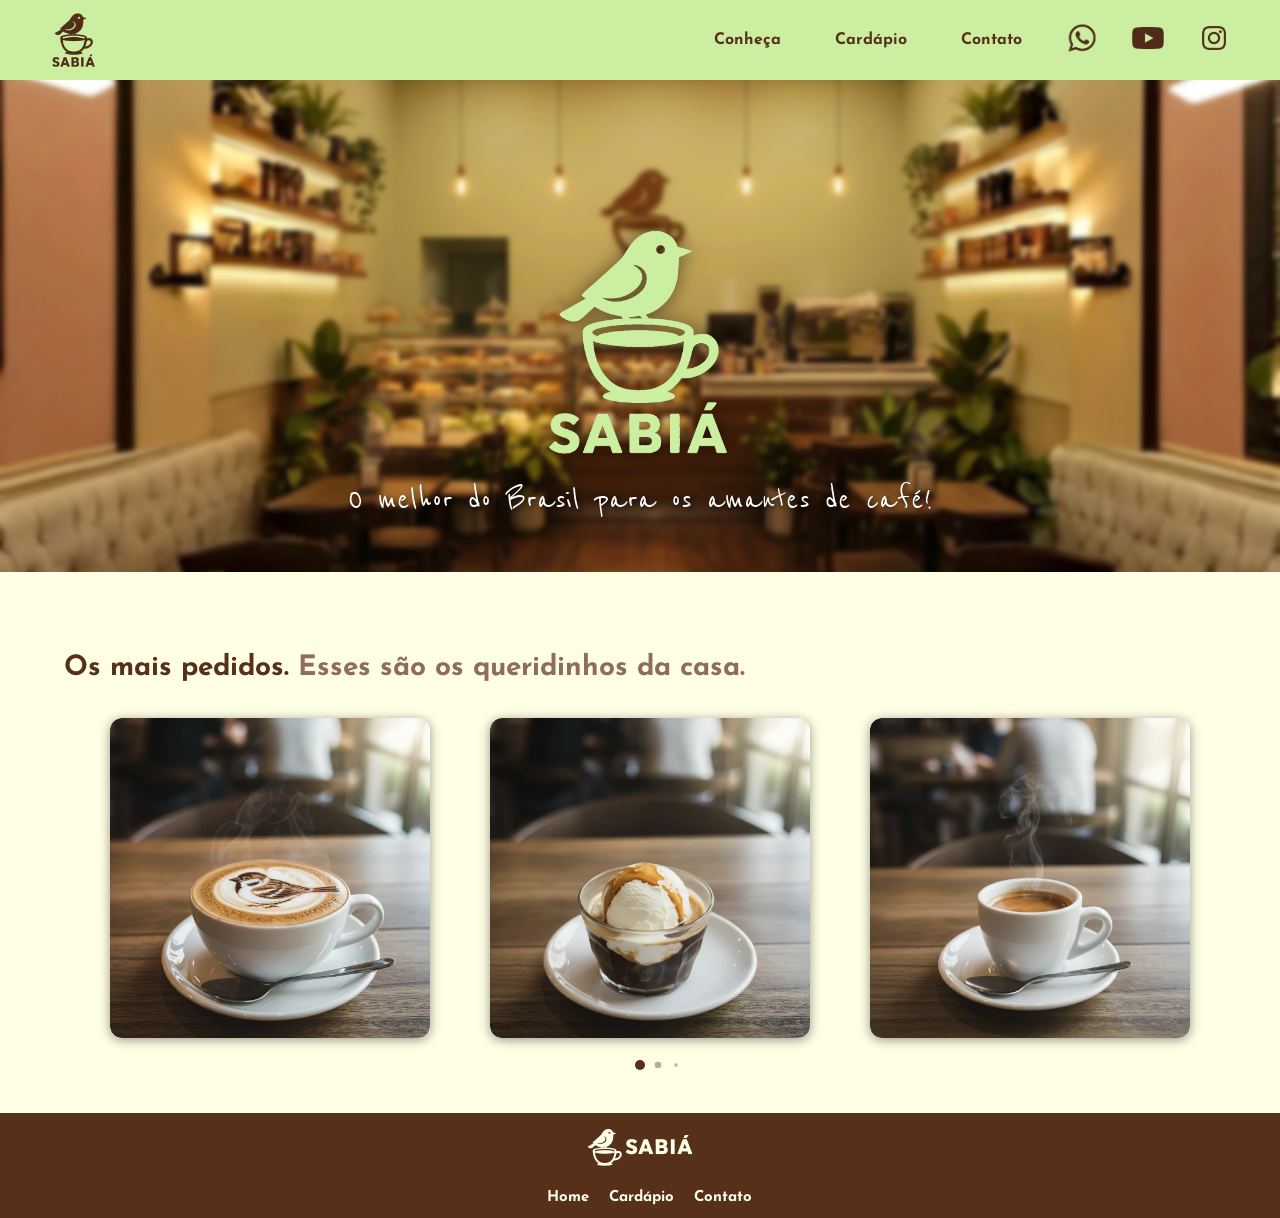
==== index.html @ 948297bc "Add files via upload V 1.0" ====
<!DOCTYPE html> 
<html> 
  <head> 
    <link rel="preconnect" href="https://fonts.googleapis.com">
    <link rel="preconnect" href="https://fonts.gstatic.com" crossorigin>
    <link href="https://fonts.googleapis.com/css2?family=Josefin+Sans:ital,wght@0,100..700;1,100..700&family=Reenie+Beanie&display=swap" rel="stylesheet">
    <link rel="stylesheet" href="https://cdn.jsdelivr.net/npm/swiper@11/swiper-bundle.min.css">
    <link rel="stylesheet" href="style.css">
  </head> 
  <body> 
    <div class="header-container"> 
                <img src="cafelogo.png"> 
                <div class="botoes-container"> 
                <a href='https://www.google.com/'><button id="botaoheader"> Conheça </button></a>
                <a href='https://www.google.com/'><button id="botaoheader"> Cardápio </button></a> 
                <a href='https://www.google.com/'><button id="botaoheader"> Contato </button></a> 
                <a href='https://www.whatsapp.com/'> <button id="botaoimagem"> <img src="icon1.svg" alt="Ícone" width="32" height="28" fill="currentColor"> </button></a>
                <a href='https://www.youtube.com/'> <button id="botaoimagem"> <img src="icon2.svg" alt="Ícone" width="32" height="28" fill="currentColor"> </button></a>
                <a href='https://www.instagram.com/'> <button id="botaoimagem"> <img src="icon3.svg" alt="Ícone" width="32" height="28" fill="currentColor"> </button></a> 
                </div> 
            </div>
            <div class="head-display">
                <img class="background" src="cafeplace.png">
                <img class="main-logo" src="cafelogo2.png" height="300">
                  <p class="main-text"> O melhor do Brasil para os amantes de café! <p>
            </div>
    <div class="site-body">
      <h>
        <span style="color: rgb(86,48,26);">Os mais pedidos.</span>
        <span style="color: rgb(143, 108, 93);"> Esses são os queridinhos da casa.</span>
      </h>

      <div class="container">
        <div class="swiper card-wrapper">
          <ul class="swiper-wrapper lista-cards">
            <li class="swiper-slide item-card">
              <a href="#" class="link-card">
                <img src="cardslider1/capuccino.jpeg" alt="Cappuccino" class="imagem-card">
              </a>
            </li>
            <li class="swiper-slide item-card">
              <a href="#" class="link-card">
                <img src="cardslider1/affogato.jpeg" alt="Affogato" class="imagem-card">
              </a>
            </li>
            <li class="swiper-slide item-card">
              <a href="#" class="link-card">
                <img src="cardslider1/espresso.jpeg" alt="Espresso" class="imagem-card">
              </a>
            </li>
            <li class="swiper-slide item-card">
              <a href="#" class="link-card">
                <img src="cardslider1/coldbrew.jpeg" alt="Cold Brew" class="imagem-card">
              </a>
            </li>
            <li class="swiper-slide item-card">
              <a href="#" class="link-card">
                <img src="cardslider1/hotchoco.jpeg" alt="Chocolate Quente" class="imagem-card">
              </a>
            </li>
            <li class="swiper-slide item-card">
              <a href="#" class="link-card">
                <img src="cardslider1/mocha.jpeg" alt="Mocha" class="imagem-card">
              </a>
            </li>
          </ul>

          <div class="swiper-pagination"></div>
        </div>
      </div>
    </div>

    <script src="https://cdn.jsdelivr.net/npm/swiper@11/swiper-bundle.min.js"></script>
    <script src="script.js"></script>

    </div>

    <div class="footer">
      <img src="cafelogofooter.png" alt="Logo do Café" class="footer-logo">
      <div class="botoesfooter">
        <a href='https://www.google.com/'><button id="botaofooter"> Home </button></a>
        <a href='https://www.google.com/'><button id="botaofooter"> Cardápio </button></a>
        <a href='https://www.google.com/'><button id="botaofooter"> Contato </button></a>
      </div>
    </div>
  </body> 
</html>
---- style.css ----
body { 
    margin: 0; 
    padding: 0; 
    background-color: rgb(255, 255, 230);
} 
.header-container { 
    display: flex; 
    align-items:center; 
    justify-content:space-between; 
    background-color: rgb(203, 238, 160); 
    height: 80px; 
    min-height: 80px;
    padding: 0 3%; 
} 
.header-container img { 
    max-height: 90%; 
} 
#botaoheader { 
    font-family: "Josefin Sans", sans-serif; 
    font-weight: 700; 
    border-radius:30px;
    background-color: rgb(203, 238, 160); 
    border: 2px solid transparent; 
    color: rgb(86,48,26); 
    padding: 18px 20px; 
    text-align: center; 
    font-size: 16px; 
    cursor: pointer; 
    transition: 0.3s;
} 
#botaoheader:hover { 
    background-color: rgb(86,48,26); 
    color: rgb(203, 238, 160); 
} 
#botaoimagem { 
    border-radius:100%; 
    background-color: rgb(203, 238, 160); 
    border: 2px solid transparent; 
    color: rgb(86,48,26); 
    text-align: center; 
    font-size: 16px; 
    padding: 10px 10px; 
    cursor: pointer; 
    transition: 0.3s; 
} 
#botaoimagem:hover img {
    filter: brightness(0) saturate(100%) invert(89%) sepia(6%) saturate(1760%) hue-rotate(41deg) brightness(102%) contrast(93%);
}
#botaoimagem:hover { 
    background-color: rgb(86,48,26); 
    color: rgb(203, 238, 160); 
} 
.botoes-container { 
    display:flex; 
    gap:10px; 
}

.head-display {
    display:flex;
    flex-direction: column;
    justify-content: center;
    align-items:center;
    width: 100%;
    max-height: 0%;

}

img.background {
    width: 100%;
    height: 100%;
    object-fit: cover; 
    display: block;  
    overflow: hidden;
}

.main-text {    
    position:absolute;
    margin-top:350px;
    color: white;            
    font-size: 36px;         
    font-weight: bold;
    font-family: "Reenie Beanie", cursive;
    font-weight: 400;
    font-style: normal;
    text-shadow: 2px 2px 5px rgba(0,0,0,0.7); 
    text-align: center;
}
img.main-logo {
    position:absolute;
    filter: drop-shadow(0px 0px 10px rgba(0, 0, 0, 0.5));         
}
.site-body {
    margin-top:50px;
}
h {
    margin-left:5%;
    font-family: "Josefin Sans", sans-serif; 
    font-weight: 700;
    font-size: 28px; 
}

.container{
    display:flex;
    justify-content: center;
    align-items: center; 
}

.card-wrapper{
    max-width: 1200px;
    margin: 0 60px 35px;
    padding: 20px 10px;
    overflow: hidden;
}

.lista-cards .item-card{
    list-style:none;
}

.lista-cards .item-card .link-card {
    box-shadow: 0px 2px 11px 0px rgba(0,0,0,0.42);
    display: inline-block;    
    overflow: hidden;         
    border-radius: 12px; 
    max-width: 320px;      
}

.lista-cards .item-card .link-card:active{
    cursor: grabbing;
}

.lista-cards .item-card .link-card .imagem-card {
    width: 100%;
    display: block;
    border-radius:12px;
    transition: 0.2s ease;
}

.lista-cards .item-card .link-card .imagem-card:hover {
   transform: scale(1.02);
}

.card-wrapper .swiper-pagination-bullet {
    height: 10px;
    width: 10px;
    opacity: 40%;
    background: rgb(86,48,26);
}

.card-wrapper .swiper-pagination-bullet-active {
    opacity: 100%;
}

.footer {
    background-color: rgb(86,48,26);
    display:flex;
    flex-direction: column;
    align-items:center; 
    justify-content:center; 
}

.botoesfooter{
    margin-left: 18px;
    padding: 10px;
}

#botaofooter {
    font-family: "Josefin Sans", sans-serif; 
    font-size:15px;
    font-weight: 700; 
    color: rgb(255, 255, 230);
    background-color: transparent;
    border-color: transparent;
    cursor: pointer;
}

#botaofooter:hover{
    color:white;
}


.footer img{
    max-width: 10%;
}
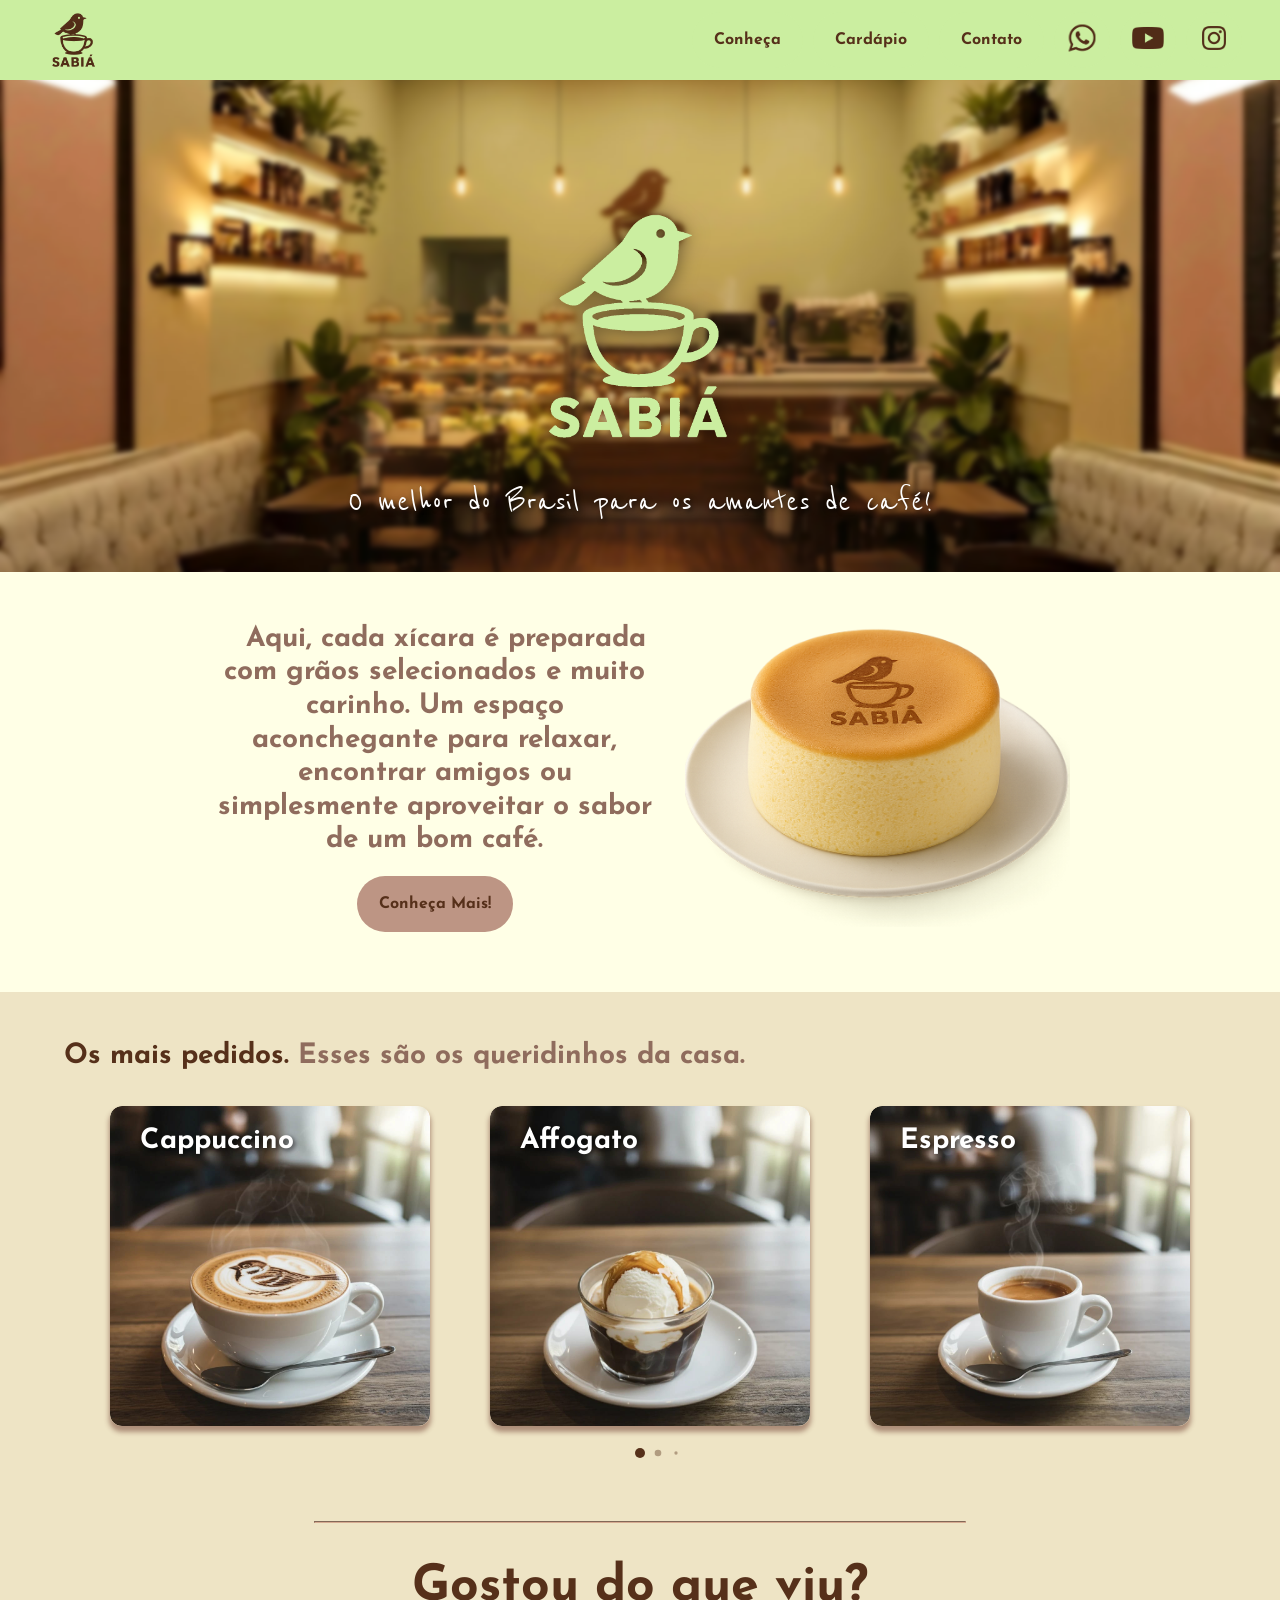
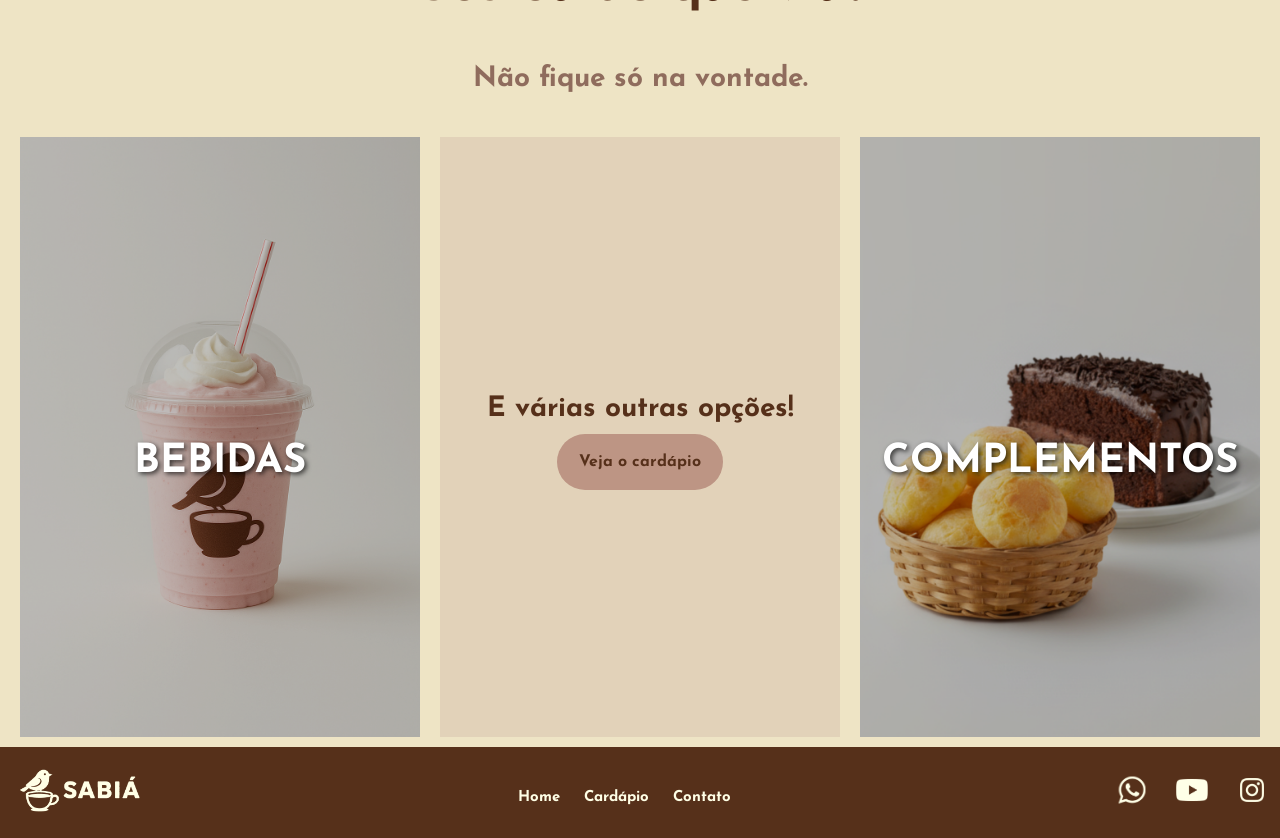
==== commit f0fc93d9: "added new file" ====
--- a/index.html
+++ b/index.html
@@ -1,87 +1,145 @@
-<!DOCTYPE html> 
-<html> 
-  <head> 
-    <link rel="preconnect" href="https://fonts.googleapis.com">
-    <link rel="preconnect" href="https://fonts.gstatic.com" crossorigin>
-    <link href="https://fonts.googleapis.com/css2?family=Josefin+Sans:ital,wght@0,100..700;1,100..700&family=Reenie+Beanie&display=swap" rel="stylesheet">
-    <link rel="stylesheet" href="https://cdn.jsdelivr.net/npm/swiper@11/swiper-bundle.min.css">
-    <link rel="stylesheet" href="style.css">
-  </head> 
-  <body> 
-    <div class="header-container"> 
-                <img src="cafelogo.png"> 
-                <div class="botoes-container"> 
-                <a href='https://www.google.com/'><button id="botaoheader"> Conheça </button></a>
-                <a href='https://www.google.com/'><button id="botaoheader"> Cardápio </button></a> 
-                <a href='https://www.google.com/'><button id="botaoheader"> Contato </button></a> 
-                <a href='https://www.whatsapp.com/'> <button id="botaoimagem"> <img src="icon1.svg" alt="Ícone" width="32" height="28" fill="currentColor"> </button></a>
-                <a href='https://www.youtube.com/'> <button id="botaoimagem"> <img src="icon2.svg" alt="Ícone" width="32" height="28" fill="currentColor"> </button></a>
-                <a href='https://www.instagram.com/'> <button id="botaoimagem"> <img src="icon3.svg" alt="Ícone" width="32" height="28" fill="currentColor"> </button></a> 
-                </div> 
-            </div>
-            <div class="head-display">
-                <img class="background" src="cafeplace.png">
-                <img class="main-logo" src="cafelogo2.png" height="300">
-                  <p class="main-text"> O melhor do Brasil para os amantes de café! <p>
-            </div>
-    <div class="site-body">
-      <h>
-        <span style="color: rgb(86,48,26);">Os mais pedidos.</span>
-        <span style="color: rgb(143, 108, 93);"> Esses são os queridinhos da casa.</span>
-      </h>
-
-      <div class="container">
-        <div class="swiper card-wrapper">
-          <ul class="swiper-wrapper lista-cards">
-            <li class="swiper-slide item-card">
-              <a href="#" class="link-card">
-                <img src="cardslider1/capuccino.jpeg" alt="Cappuccino" class="imagem-card">
-              </a>
-            </li>
-            <li class="swiper-slide item-card">
-              <a href="#" class="link-card">
-                <img src="cardslider1/affogato.jpeg" alt="Affogato" class="imagem-card">
-              </a>
-            </li>
-            <li class="swiper-slide item-card">
-              <a href="#" class="link-card">
-                <img src="cardslider1/espresso.jpeg" alt="Espresso" class="imagem-card">
-              </a>
-            </li>
-            <li class="swiper-slide item-card">
-              <a href="#" class="link-card">
-                <img src="cardslider1/coldbrew.jpeg" alt="Cold Brew" class="imagem-card">
-              </a>
-            </li>
-            <li class="swiper-slide item-card">
-              <a href="#" class="link-card">
-                <img src="cardslider1/hotchoco.jpeg" alt="Chocolate Quente" class="imagem-card">
-              </a>
-            </li>
-            <li class="swiper-slide item-card">
-              <a href="#" class="link-card">
-                <img src="cardslider1/mocha.jpeg" alt="Mocha" class="imagem-card">
-              </a>
-            </li>
-          </ul>
-
-          <div class="swiper-pagination"></div>
-        </div>
-      </div>
-    </div>
-
-    <script src="https://cdn.jsdelivr.net/npm/swiper@11/swiper-bundle.min.js"></script>
-    <script src="script.js"></script>
-
-    </div>
-
-    <div class="footer">
-      <img src="cafelogofooter.png" alt="Logo do Café" class="footer-logo">
-      <div class="botoesfooter">
-        <a href='https://www.google.com/'><button id="botaofooter"> Home </button></a>
-        <a href='https://www.google.com/'><button id="botaofooter"> Cardápio </button></a>
-        <a href='https://www.google.com/'><button id="botaofooter"> Contato </button></a>
-      </div>
-    </div>
-  </body> 
-</html>
+<!DOCTYPE html> 
+<html> 
+  <head> 
+    <link rel="preconnect" href="https://fonts.googleapis.com">
+    <link rel="preconnect" href="https://fonts.gstatic.com" crossorigin>
+    <link href="https://fonts.googleapis.com/css2?family=Josefin+Sans:ital,wght@0,100..700;1,100..700&family=Reenie+Beanie&display=swap" rel="stylesheet">
+    <link rel="stylesheet" href="https://cdn.jsdelivr.net/npm/swiper@11/swiper-bundle.min.css">
+    <link rel="stylesheet" href="style.css">
+  </head> 
+  <body> 
+    <div class="header-container"> 
+                <img src="imgs/cafelogo.png"> 
+                <div class="botoes-container"> 
+                <a href='https://www.google.com/'><button id="botaoheader"> Conheça </button></a>
+                <a href='cardapio.html'><button id="botaoheader"> Cardápio </button></a> 
+                <a href='https://www.google.com/'><button id="botaoheader"> Contato </button></a> 
+                <a href='https://www.whatsapp.com/'> <button id="botaoimagem"> <img src="imgs/icon1.svg" alt="Ícone" width="32" height="28" fill="currentColor"> </button></a>
+                <a href='https://www.youtube.com/'> <button id="botaoimagem"> <img src="imgs/icon2.svg" alt="Ícone" width="32" height="28" fill="currentColor"> </button></a>
+                <a href='https://www.instagram.com/'> <button id="botaoimagem"> <img src="imgs/icon3.svg" alt="Ícone" width="32" height="28" fill="currentColor"> </button></a> 
+                </div> 
+            </div>
+            <div class="head-display">
+                <img class="background" src="imgs/cafeplace.png">
+                <img class="main-logo" src="imgs/cafelogo2.png" height="300">
+                  <p class="main-text"> O melhor do Brasil para os amantes de café! <p>
+            </div>
+    <div class="gtkucenter">
+      <div class="gtku">
+        <img src="imgs/keki.png" alt="Fluffy Japanese Cake" class="keki">
+        <div class="gtkutext">
+          <h>
+            <span style="text-align: justify; color: rgb(143, 108, 93); line-height: 1.2"> 
+              Aqui, cada xícara é preparada com 
+              grãos selecionados e muito carinho. 
+              Um espaço aconchegante para relaxar, 
+              encontrar amigos ou simplesmente 
+              aproveitar o sabor de um bom café.</span>
+          </h> <br><br>
+          <a href='cardapio/index.html'><button id="botaokeki"> Conheça Mais! </button></a> 
+        </div>
+      </div>
+    </div> 
+      <div class="homeslider">
+        <h>
+          <span style="color: rgb(86,48,26);">Os mais pedidos.</span>
+          <span style="color: rgb(143, 108, 93);"> Esses são os queridinhos da casa.</span>
+        </h>
+
+        <div class="container">
+          <div class="swiper card-wrapper">
+            <ul class="swiper-wrapper lista-cards">
+              <li class="swiper-slide item-card">
+               <a href="cardapio.html#cappuccino" class="link-card">
+                  <p class="textodoscards"> Cappuccino</p>
+                  <img src="cardslider1/capuccino.jpeg" alt="Cappuccino" class="imagem-card">
+               </a>
+             </li>
+              <li class="swiper-slide item-card">
+               <a href="cardapio.html#affogato" class="link-card">
+                  <p class="textodoscards"> Affogato</p>
+                  <img src="cardslider1/affogato.jpeg" alt="Affogato" class="imagem-card">
+               </a>
+             </li>
+             <li class="swiper-slide item-card">
+                <a href="cardapio.html#espresso" class="link-card">
+                  <p class="textodoscards"> Espresso</p>
+                  <img src="cardslider1/espresso.jpeg" alt="Espresso" class="imagem-card">
+               </a>
+             </li>
+             <li class="swiper-slide item-card">
+               <a href="cardapio.html#coldbrew" class="link-card">
+                  <p class="textodoscards"> Cold Brew</p>
+                  <img src="cardslider1/coldbrew.jpeg" alt="Cold Brew" class="imagem-card">
+               </a>
+             </li>
+             <li class="swiper-slide item-card">
+               <a href="cardapio.html" class="link-card">
+                  <p class="textodoscards"> Chocolate Quente</p>
+                  <img src="cardslider1/hotchoco.jpeg" alt="Chocolate Quente" class="imagem-card">
+               </a>
+             </li>
+             <li class="swiper-slide item-card">
+               <a href="cardapio.html#mocha" class="link-card">
+                  <p class="textodoscards"> Mocha</p>
+                  <img src="cardslider1/mocha.jpeg" alt="Mocha" class="imagem-card">
+               </a>
+             </li>
+           </ul>
+
+            <div class="swiper-pagination"></div>
+         </div>
+        </div>
+
+        <hr>
+
+        <div class="restomenu">
+          <p class="textorestomenu">
+            <span class="cleiton" style="color: rgb(86,48,26);">Gostou do que viu?</span><Br>
+            <span class="cleiton2" style="text-align: justify; color: rgb(143, 108, 93); line-height: 1.2"> 
+            Não fique só na vontade. </span>
+          </p>
+          <div class="containeresto">
+            <div class="blackrestoleft">
+              <div class="cardsresto">
+                <p class="textocardresto">BEBIDAS</p>
+                <img src="imgs/milkshake.png" alt="milkshake" class="milkshake">
+              </div>
+            </div>
+            <div class="cardsrestotexto">
+              <p>E várias outras opções!</p>
+              <a href='cardapio.html'><button id="botaokeki"> Veja o cardápio </button></a> 
+            </div>
+            <div class="blackrestoright">
+              <div class="cardsresto">
+                <p class="textocardresto">COMPLEMENTOS</p>
+                <img src="imgs/paodequeijo.png" alt="pão de queijo" class="paodequeijo">
+              </div>
+            </div>
+          </div>
+        </div>
+      </div> 
+
+
+    <script src="https://cdn.jsdelivr.net/npm/swiper@11/swiper-bundle.min.js"></script>
+    <script src="script.js"></script>
+
+    <div class="footer">
+      <div class="footercontent">
+        <div class="footer-logo">
+        <img src="imgs/cafelogofooter.png" alt="Logo do Café" class="footer-logo">
+        </div>
+        <div class="botoesfooter">
+          <a href='index.html'><button id="botaofooter"> Home </button></a>
+          <a href='cardapio.html'><button id="botaofooter"> Cardápio </button></a>
+          <a href='https://www.google.com/'><button id="botaofooter"> Contato </button></a>
+        </div>
+        <div class="botoesimg">
+          <a href='https://www.whatsapp.com/'> <button id="botaoimagemfooter"> <img src="imgs/icon1.svg" alt="Ícone" width="32" height="28" fill="currentColor"> </button></a>
+          <a href='https://www.youtube.com/'> <button id="botaoimagemfooter"> <img src="imgs/icon2.svg" alt="Ícone" width="32" height="28" fill="currentColor"> </button></a>
+          <a href='https://www.instagram.com/'> <button id="botaoimagemfooter"> <img src="imgs/icon3.svg" alt="Ícone" width="32" height="28" fill="currentColor"> </button></a> 
+        </div>
+      </div>
+    </div>
+  </body> 
+</html>
--- a/style.css
+++ b/style.css
@@ -1,183 +1,398 @@
-body { 
-    margin: 0; 
-    padding: 0; 
-    background-color: rgb(255, 255, 230);
-} 
-.header-container { 
-    display: flex; 
-    align-items:center; 
-    justify-content:space-between; 
-    background-color: rgb(203, 238, 160); 
-    height: 80px; 
-    min-height: 80px;
-    padding: 0 3%; 
-} 
-.header-container img { 
-    max-height: 90%; 
-} 
-#botaoheader { 
-    font-family: "Josefin Sans", sans-serif; 
-    font-weight: 700; 
-    border-radius:30px;
-    background-color: rgb(203, 238, 160); 
-    border: 2px solid transparent; 
-    color: rgb(86,48,26); 
-    padding: 18px 20px; 
-    text-align: center; 
-    font-size: 16px; 
-    cursor: pointer; 
-    transition: 0.3s;
-} 
-#botaoheader:hover { 
-    background-color: rgb(86,48,26); 
-    color: rgb(203, 238, 160); 
-} 
-#botaoimagem { 
-    border-radius:100%; 
-    background-color: rgb(203, 238, 160); 
-    border: 2px solid transparent; 
-    color: rgb(86,48,26); 
-    text-align: center; 
-    font-size: 16px; 
-    padding: 10px 10px; 
-    cursor: pointer; 
-    transition: 0.3s; 
-} 
-#botaoimagem:hover img {
-    filter: brightness(0) saturate(100%) invert(89%) sepia(6%) saturate(1760%) hue-rotate(41deg) brightness(102%) contrast(93%);
-}
-#botaoimagem:hover { 
-    background-color: rgb(86,48,26); 
-    color: rgb(203, 238, 160); 
-} 
-.botoes-container { 
-    display:flex; 
-    gap:10px; 
-}
-
-.head-display {
-    display:flex;
-    flex-direction: column;
-    justify-content: center;
-    align-items:center;
-    width: 100%;
-    max-height: 0%;
-
-}
-
-img.background {
-    width: 100%;
-    height: 100%;
-    object-fit: cover; 
-    display: block;  
-    overflow: hidden;
-}
-
-.main-text {    
-    position:absolute;
-    margin-top:350px;
-    color: white;            
-    font-size: 36px;         
-    font-weight: bold;
-    font-family: "Reenie Beanie", cursive;
-    font-weight: 400;
-    font-style: normal;
-    text-shadow: 2px 2px 5px rgba(0,0,0,0.7); 
-    text-align: center;
-}
-img.main-logo {
-    position:absolute;
-    filter: drop-shadow(0px 0px 10px rgba(0, 0, 0, 0.5));         
-}
-.site-body {
-    margin-top:50px;
-}
-h {
-    margin-left:5%;
-    font-family: "Josefin Sans", sans-serif; 
-    font-weight: 700;
-    font-size: 28px; 
-}
-
-.container{
-    display:flex;
-    justify-content: center;
-    align-items: center; 
-}
-
-.card-wrapper{
-    max-width: 1200px;
-    margin: 0 60px 35px;
-    padding: 20px 10px;
-    overflow: hidden;
-}
-
-.lista-cards .item-card{
-    list-style:none;
-}
-
-.lista-cards .item-card .link-card {
-    box-shadow: 0px 2px 11px 0px rgba(0,0,0,0.42);
-    display: inline-block;    
-    overflow: hidden;         
-    border-radius: 12px; 
-    max-width: 320px;      
-}
-
-.lista-cards .item-card .link-card:active{
-    cursor: grabbing;
-}
-
-.lista-cards .item-card .link-card .imagem-card {
-    width: 100%;
-    display: block;
-    border-radius:12px;
-    transition: 0.2s ease;
-}
-
-.lista-cards .item-card .link-card .imagem-card:hover {
-   transform: scale(1.02);
-}
-
-.card-wrapper .swiper-pagination-bullet {
-    height: 10px;
-    width: 10px;
-    opacity: 40%;
-    background: rgb(86,48,26);
-}
-
-.card-wrapper .swiper-pagination-bullet-active {
-    opacity: 100%;
-}
-
-.footer {
-    background-color: rgb(86,48,26);
-    display:flex;
-    flex-direction: column;
-    align-items:center; 
-    justify-content:center; 
-}
-
-.botoesfooter{
-    margin-left: 18px;
-    padding: 10px;
-}
-
-#botaofooter {
-    font-family: "Josefin Sans", sans-serif; 
-    font-size:15px;
-    font-weight: 700; 
-    color: rgb(255, 255, 230);
-    background-color: transparent;
-    border-color: transparent;
-    cursor: pointer;
-}
-
-#botaofooter:hover{
-    color:white;
-}
-
-
-.footer img{
-    max-width: 10%;
-}
+body { 
+    margin: 0; 
+    padding: 0; 
+    background-color: rgb(255, 255, 230);
+} 
+.header-container { 
+    display: flex; 
+    align-items:center; 
+    justify-content:space-between; 
+    background-color: rgb(203, 238, 160); 
+    height: 80px; 
+    min-height: 80px;
+    padding: 0 3%; 
+    
+} 
+.header-container img { 
+    max-height: 90%; 
+} 
+#botaoheader { 
+    font-family: "Josefin Sans", sans-serif; 
+    font-weight: 700; 
+    border-radius:30px;
+    background-color: rgb(203, 238, 160); 
+    border: 2px solid transparent; 
+    color: rgb(86,48,26); 
+    padding: 18px 20px; 
+    text-align: center; 
+    font-size: 16px; 
+    cursor: pointer; 
+    transition: 0.3s;
+} 
+#botaoheader:hover { 
+    background-color: rgb(86,48,26); 
+    color: rgb(203, 238, 160); 
+} 
+#botaoimagem { 
+    border-radius:100%; 
+    background-color: rgb(203, 238, 160); 
+    border: 2px solid transparent; 
+    color: rgb(86,48,26); 
+    text-align: center; 
+    font-size: 16px; 
+    padding: 10px 10px; 
+    cursor: pointer; 
+    transition: 0.3s; 
+} 
+#botaoimagem:hover img {
+    filter: brightness(0) saturate(100%) invert(89%) sepia(6%) saturate(1760%) hue-rotate(41deg) brightness(102%) contrast(93%);
+}
+#botaoimagem:hover { 
+    background-color: rgb(86,48,26); 
+    color: rgb(203, 238, 160); 
+} 
+.botoes-container { 
+    display:flex; 
+    gap:10px; 
+}
+
+.head-display {
+    display:flex;
+    flex-direction: column;
+    justify-content: center;
+    align-items:center;
+    width: 100%;
+    position: relative; 
+    margin-bottom:0px;
+}
+
+img.background {
+    width: 100%;
+    height: 100%;
+    object-fit: cover; 
+    display: block;  
+    overflow: hidden;
+}
+
+.main-text {    
+    position:absolute;
+    margin-top:350px;
+    color: white;            
+    font-size: 36px;         
+    font-weight: bold;
+    font-family: "Reenie Beanie", cursive;
+    font-weight: 400;
+    font-style: normal;
+    text-shadow: 2px 2px 5px rgba(0,0,0,0.7); 
+    text-align: center;
+
+}
+img.main-logo {
+    position:absolute;
+    filter: drop-shadow(0px 0px 10px rgba(0, 0, 0, 0.5));         
+}
+.site-body {
+    margin-top:50px;
+}
+h {
+    margin-left:5%;
+    font-family: "Josefin Sans", sans-serif; 
+    font-weight: 700;
+    font-size: 28px; 
+    
+}
+
+hr {
+    width: 650px;
+    border-color:rgb(214, 171, 145);
+    margin-bottom: 40px;
+}
+
+p {
+    margin:0;
+    line-height: 50px;
+    font-family: "Josefin Sans", sans-serif; 
+    font-weight: 700;
+    font-size: 28px; 
+    
+}
+
+.container{
+    display:flex;
+    justify-content: center;
+    align-items: center; 
+    margin-bottom: 20px;
+}
+
+.card-wrapper{
+    max-width: 1200px;
+    margin: 0 60px 35px;
+    padding: 20px 10px;
+    overflow: hidden;
+}
+
+.lista-cards .item-card{
+    list-style:none;
+}
+
+.lista-cards .item-card .link-card {
+    box-shadow: 0px 5px 5px 1px rgba(89,29,22,0.43);
+    display: inline-block;    
+    overflow: hidden;         
+    border-radius: 12px; 
+    max-width: 320px;      
+}
+
+.lista-cards .item-card .link-card:active{
+    cursor: grabbing;
+}
+
+.lista-cards .item-card .link-card .imagem-card {
+    width: 100%;
+    display: block;
+    border-radius:12px;
+    transition: 0.2s ease;
+}
+
+.textodoscards{
+    padding:10px 0px 0px 30px;
+    position: absolute;
+    font-family: "Josefin Sans", sans-serif; 
+    font-weight: 700;
+    font-size: 28px; 
+    color:white;                              
+    text-shadow: 2px 2px 5px rgba(0,0,0,0.7);
+    z-index: 2; 
+}
+
+.lista-cards .item-card .link-card .imagem-card:hover {
+   transform: scale(1.02);
+}
+
+.card-wrapper .swiper-pagination-bullet {
+    height: 10px;
+    width: 10px;
+    opacity: 40%;
+    background: rgb(86,48,26);
+}
+
+.card-wrapper .swiper-pagination-bullet-active {
+    opacity: 100%;
+}
+
+.footer {
+    background-color: rgb(86,48,26);
+}
+
+.footercontent {
+    display:flex;
+    justify-content: space-between;
+    align-items: center;
+}
+
+.botoesfooter{
+    padding: 40px 0px 30px 0px;
+}
+
+#botaofooter {
+    padding-left:10px;
+    font-family: "Josefin Sans", sans-serif; 
+    font-size:15px;
+    font-weight: 700; 
+    color: rgb(255, 255, 230);
+    background-color: transparent;
+    border-color: transparent;
+    cursor: pointer;
+    transition: 0.2s ease;
+
+}
+
+#botaofooter:hover{
+    color:rgb(158, 114, 93);
+}
+
+.texto-footer{
+    color:rgb(158, 114, 93);
+}
+
+.footer-logo {
+    margin: 10px;
+    width: 120px;
+}
+
+#botaoimagemfooter { 
+    border-radius:100%; 
+    background-color: transparent; 
+    border: 2px solid transparent; 
+    filter: brightness(0) saturate(100%) invert(97%) sepia(17%) saturate(722%) hue-rotate(308deg) brightness(107%) contrast(102%); 
+    text-align: center; 
+    font-size: 16px; 
+    padding: 10px 10px; 
+    cursor: pointer; 
+    transition: 0.1s; 
+}
+
+#botaoimagemfooter:hover {
+    filter: brightness(0) saturate(100%) invert(47%) sepia(7%) saturate(2037%) hue-rotate(334deg) brightness(99%) contrast(84%);
+}
+
+.gtkucenter {
+    display: flex;
+    align-items: center;
+    justify-content: center;
+}
+
+.gtku{
+    width: 880px;
+    padding-top:30px;
+    margin-top:0px;
+    height:350px;
+    display:flex;
+    flex-direction: row-reverse;
+    justify-content: center;
+    align-items: center;
+    opacity: 0;
+    transform: translateX(20px);
+    transition: opacity 0.8s ease-out, transform 0.8s ease-out;
+}
+
+.gtku.is-visible {
+    opacity: 1;
+    transform: translateX(0);
+}
+
+.cleiton2 {
+    margin-bottom: 30px;
+    opacity: 0;
+    transition: opacity 0.8s ease-out, transform 0.8s ease-out;
+}
+
+.cleiton2.is-visible {
+    opacity: 1;
+}
+
+.gtkutext {
+    width: 450px;
+    text-align: center; 
+    text-justify: inter-word;
+}
+
+.keki {
+    padding-left:25px;
+    height:300px;
+}
+
+.homeslider{
+    padding-top:50px;
+    margin-top:40px;
+    background-color: rgb(238, 228, 197);
+}
+
+#botaokeki { 
+    font-family: "Josefin Sans", sans-serif; 
+    font-weight: 700; 
+    border-radius:30px;
+    background-color: rgb(189, 149, 132); 
+    border: 2px solid transparent; 
+    color: rgb(86,48,26); 
+    padding: 18px 20px; 
+    text-align: center; 
+    font-size: 16px; 
+    cursor: pointer; 
+    transition: 0.3s;
+} 
+
+#botaokeki:hover { 
+    background-color: rgb(86,48,26); 
+    color: rgb(143, 108, 93); 
+}
+
+.textorestomenu {
+    display:flex;
+    flex-direction: column;
+    align-items: center;
+}
+
+.containeresto {
+    display:flex;
+    align-items: center;
+    justify-content: center;
+}
+
+.cardsresto {
+    position: relative;
+    margin: 10px 10px 10px 10px;
+    background-color: rgb(226, 210, 185);
+    width: 400px;
+    height:600px;
+    display: flex;    
+    overflow: hidden;
+    text-align: center;
+    justify-content: center;
+
+}
+
+.textocardresto {
+    position: absolute;
+    font-family: "Josefin Sans", sans-serif; 
+    font-weight: 700;
+    font-size: 40px; 
+    color:white;                              
+    text-shadow: 2px 2px 5px rgba(0,0,0,0.7);
+    z-index: 2; 
+    top: 50%; 
+}
+
+.cardsrestotexto {
+    color: rgb(86,48,26); 
+    margin: 10px 10px 10px 10px;
+    background-color: rgb(226, 210, 185);
+    width: 400px;
+    height:600px;
+    display: flex;    
+    flex-direction: column;
+    overflow: hidden;
+    text-align: center;
+    justify-content: center;
+    align-items: center;
+
+}
+
+.cardsresto img {
+    filter: brightness(75%);
+    transform: scale(1.05);
+    max-height: 800px;
+    transition: 0.3s;        
+}
+
+.cardsresto:hover img  {
+    transform: scale(1.00);
+    max-height: 800px;        
+}
+
+.cleiton{
+    font-size: 50px;
+}
+
+.blackrestoright{
+    opacity: 0;
+    transform: translateX(20px);
+    transition: opacity 0.8s ease-out, transform 0.8s ease-out;
+}
+
+.blackrestoright.is-visible {
+    opacity: 1;
+    transform: translateX(0);
+}
+
+.blackrestoleft{
+    opacity: 0;
+    transform: translateX(-20px);
+    transition: opacity 0.8s ease-out, transform 0.8s ease-out;
+}
+
+.blackrestoleft.is-visible {
+    opacity: 1;
+    transform: translateX(0);
+}
+
